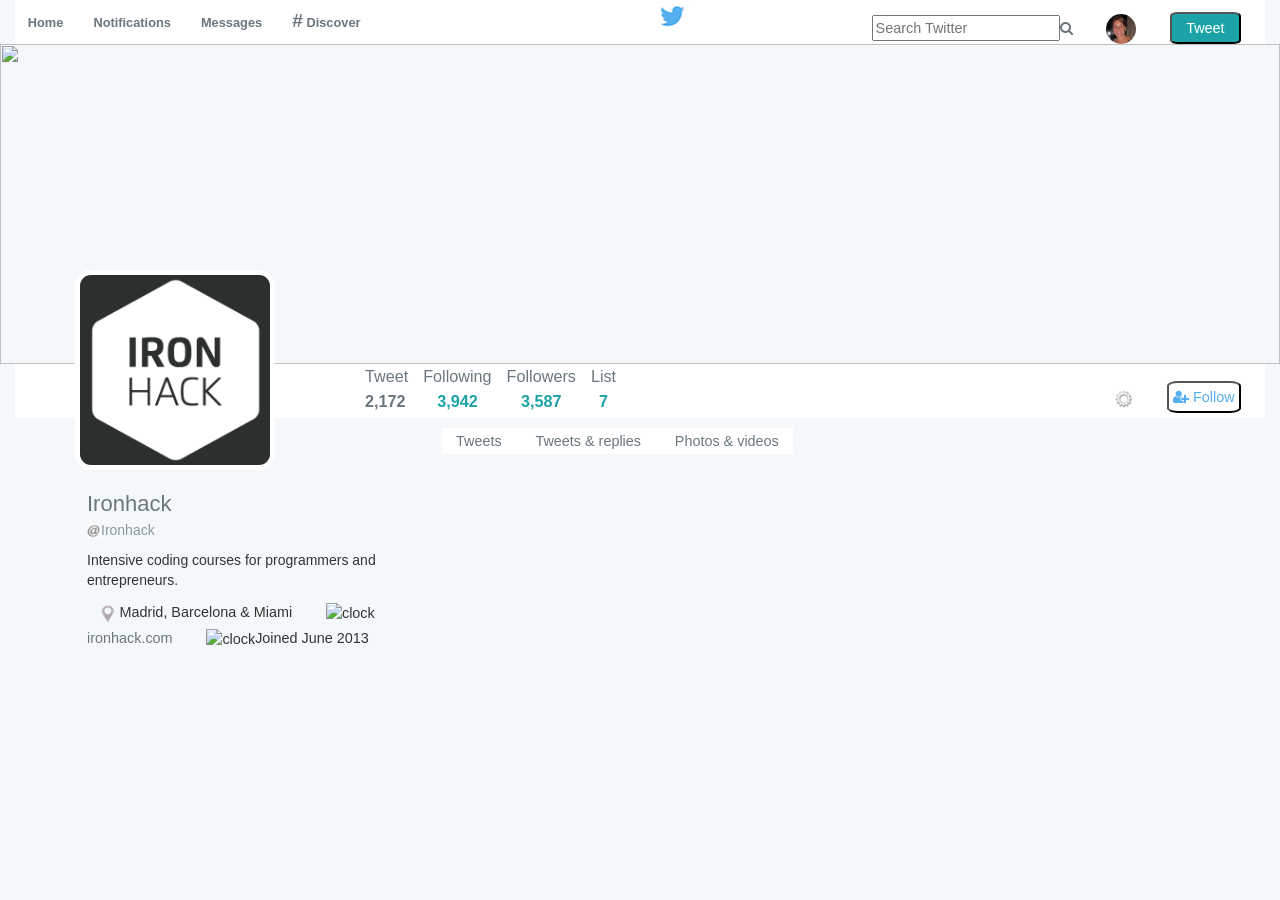
==== Week3/in_process/Ironhack/ironhack.html @ 01b63615 "Week3 exercises" ====
<!DOCTYPE html>
<html lang="en">
	<head>
		<meta charset="utf-8">
		<meta name="viewport" content="width=device-width; initial-scale=1.0">

		<title>Ironhack Twitter</title>

		<!-- Latest compiled and minified CSS -->
		<link rel="stylesheet" href="https://maxcdn.bootstrapcdn.com/bootstrap/3.3.5/css/bootstrap.min.css">

		<!-- Optional theme -->
		<link rel="stylesheet" href="https://maxcdn.bootstrapcdn.com/bootstrap/3.3.5/css/bootstrap-theme.min.css">
		

		
		<link rel="stylesheet" href="ironhack.css" />
		<link rel="stylesheet" href="http://maxcdn.bootstrapcdn.com/font-awesome/4.3.0/css/font-awesome.min.css">

	</head>
	<body>
		<div class="container-fluid">
							
				<header class="menu">	
					<div class="row" >
						<div class="col-sm-6">	
								<nav>
									<ul class="leftMenu">
										<li><a href="#" alt="home">Home</a></li>
										<li><a href="#" alt="notifications">Notifications</a></li>
										<li><a href="#" alt="messages">Messages</a></li>
										<li><span style="font-size: 1.5em;">#</span> <a href="#" alt="discover">Discover</a></li>
									</ul>
								</nav>		
						</div>	
						<div class="col-sm-6">			
							<div class="imgTwitterMenu">	
								<img src="twitter_icon.png" alt="twitter icon">
									
								<ul class="rightMenu">
									<li><input class="search-input" type="text" id="search-query" placeholder="Search Twitter  "></input><i class="fa fa-search"></i></li>
									<li><img src="images/me.jpg" alt="photo of me" id="imageMe"/></li>	
									<li><button type="button" class="tweetButton">Tweet</button></li>						
								</ul>
							</div>
						</div>
					</div>
				</header>
			
				<div class="row">
				     <div class="span12">
				     	<div>
					         <img src="https://pbs.twimg.com/profile_banners/1551130856/1399999084/1500x500" class="centerPhoto"/>
							<h2><img src="ironhack_logo.png" alt="Ironhack logo" class="ironhackImg"/></h2>						
				     	</div>
				     </div> 
				</div>
							
				<div class="menu">
					<div class="row">
						<div class="col-sm-8">
							<div class="statMenu">
								<div class="stats">
									<p class="activeLink">Tweet</p>
									<p class="activeStat">2,172</p>
								</div>
								<div class="stats">
									<p>Following</p>
									<p class="numStat">3,942</p>
								</div>
								<div class="stats">
									<p>Followers</p>
									<p class="numStat">3,587</p>
								</div>
								<div class="stats">
									<p>List</p>
									<p class="numStat">7</p>
								</div>
							</div>	
						</div>
								
						<div class="col-sm-4">
							<ul class="rightMenu">
								<li><img src="systems.png" /></li>
								<li><button type="button" class="followButton"><i class="fa fa-user-plus"></i> Follow</button></li>
							</ul>
						</div>
					</div>
				</div>	
			
			<div class="row">
				<div class="col-sm-4"> 
					<div class="container1">
						<div class="ironhack"><a hef="https://twitter.com/ironhack" alt="Ironhack Twitter Link"> Ironhack</a></div>
						<div class="atIronhack"><img src="images/At-symbol.jpg" />Ironhack</div>
						<p class="profileSentence">Intensive coding courses for programmers and entrepreneurs.</p>
						<div>
							<ul>
								<li><img src="images/map-marker-icon.png" alt="locator marker">  Madrid, Barcelona &amp; Miami</li>
								<li><img src="images/x.jpeg" alt="clock"><a href="http://www.ironhack.com/en/", alt="ironhack website" target="blank">ironhack.com</a></li>
								<li><img src="images/x.jpeg" alt="clock">Joined June 2013</li>
							</ul>
						</div>
					</div>
					
				</div>
				<div class="col-sm-4">
					<div class="container2">
						<div>
							<nav>
								<ul>
									<li><a href="#" alt="Tweets">Tweets</a></li>
									<li><a href="#" alt="Tweets & replies">Tweets &amp; replies</a></li>
									<li><a href="#" alt="Photos & videos">Photos &amp; videos</a></li>
								</ul>
							</nav>
						</div>	
						
					</div>
				</div>
				<div class="col-sm-4">
					<div>	
					</div>
				</div>
			</div>
		</div>
				<!-- Latest compiled and minified JavaScript -->
		<script src="https://maxcdn.bootstrapcdn.com/bootstrap/3.3.5/js/bootstrap.min.js"></script>
		
		<!-- Latest compiled and minified JavaScript -->
		<script src="https://maxcdn.bootstrapcdn.com/bootstrap/3.3.5/js/bootstrap.min.js"></script>
	</body>
</html>
---- Week3/in_process/Ironhack/ironhack.css ----
body {
	margin: 0;
	background-color: #F5F8FA;
	font-size: 18px;
	font-family: "Helvetica Neue", Helvetica,Arial, sans-serif;
}

.menu	{
	background-color: white;
}

ul	{
	list-style-type: none;
    margin: 0;
    padding: 0;
    overflow: hidden;
}

li	{
	display: inline;
	padding: 1em;
	font-size: .8em;
	font-family: sans-serif;
}

.leftMenu	{
	float: left;
	text-align: left;
	background-color: white;
	color: #6A777F;	
	font-size: 16px;
	font-weight: bold;
	margin-top: 7px;
}

.numericBox 	{
	color:#6AC2C1;
	z-index: 2;
}

.rightMenu	{
	float: right;
	margin-right: 10px;
	padding-top: 5px;
	text-align: right;
	background-color: white;
	color: #6A777F;
	margin-top: 7px;
}

.statMenu	{
	margin-left: 350px;
	padding-top: 5px;

}

.stats	{
	display: inline-block;
	padding-right: 10px;
	font-size: .9em;
	color: #6A777F;
	line-height: .9em;
}

.numStat	{
	text-align: center;
	color: #1BA3A8;
	font-weight: bold;
}

.activeStat	{
	font-weight: bold;   
}

.activeNumStat	{
	text-align: center;
	color: black;
}

button	{
	border-radius: 10%;
}

.tweetButton	{
	background-color: #1BA3A8;
	hover: #008A8A;
	color: white;
	border-radius: 12%;
	cursor: pointer;
  	height: 32px;
  	padding-left: 14px;
  	padding-right: 14px;
  	box-shadow: #1BA3A8;
  	opacity: 1;
}

.followButton	{
	background-color: #fff;
	color: #55ACEE;
	border-radius: 15%;
	padding: 4px;
	cursor: pointer;
  	height: 32px;
  	margin-top: 5px;
  	border .8px solid #7FCBCB;
}


a	{
	color: #6A777F;
}

.centerPhoto	{
	height: 320px;
	width: 100%;
	position: relative;
}

h2 { 
   position: absolute; 
   top: 250px; 
   left: 0; 
   width: 100%; 
}

.ironhackImg	{
	height: 200px;
	border: 5px solid white;
	border-radius: 8%;
	margin-left: 75px;
}

#imageMe	{
	border-radius: 100%;
	width: 30px;
	height; 30px;

}

.imageTwitterMenu	{
	margin-top: 7px;
	margin-bottom: 4px;
}





/*Profile*/

.container1	{
	margin-left: 72px;
	padding-top: 70px; 
}

.ironhack	{
	font-size: 22px;
	color: black;
}

.atIronhack	{
	font-size: 14px;
	color: #8899A6;
}

.profileSentence	{
  font-size: 14px;
  font-weight: 400;
  line-height: 20px;
  margin-bottom: 10px;
  padding-top: 10px;
  word-wrap: break-word;
}

/*Tweets*/

.container2	{
	position: absolute;
	margin-top: 10px;
	background: white;
}

/*Side Bar*/

.container3	{
	position: absolute;
	margin-top: 10px;
	background: white;
}
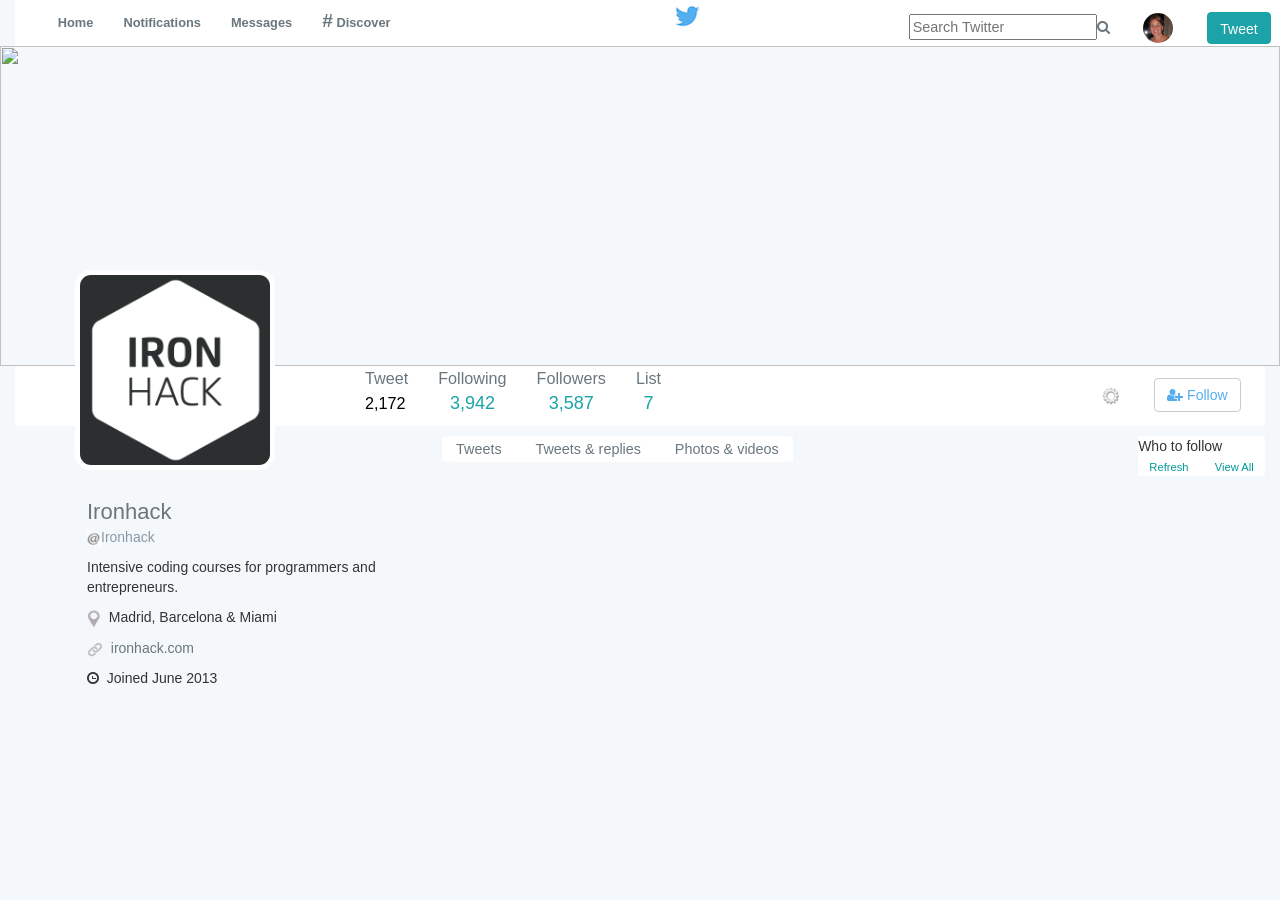
==== commit 3310b656: "Updating Ironhouse Twitter" ====
--- a/Week3/in_process/Ironhack/ironhack.html
+++ b/Week3/in_process/Ironhack/ironhack.html
@@ -21,11 +21,11 @@
 	<body>
 		<div class="container-fluid">
 							
-				<header class="menu">	
+				<header>	
 					<div class="row" >
 						<div class="col-sm-6">	
 								<nav>
-									<ul class="leftMenu">
+									<ul class="leftHeaderMenu">
 										<li><a href="#" alt="home">Home</a></li>
 										<li><a href="#" alt="notifications">Notifications</a></li>
 										<li><a href="#" alt="messages">Messages</a></li>
@@ -33,14 +33,14 @@
 									</ul>
 								</nav>		
 						</div>	
+						
 						<div class="col-sm-6">			
 							<div class="imgTwitterMenu">	
-								<img src="twitter_icon.png" alt="twitter icon">
-									
+								<img src="twitter_icon.png" alt="twitter icon">					
 								<ul class="rightMenu">
 									<li><input class="search-input" type="text" id="search-query" placeholder="Search Twitter  "></input><i class="fa fa-search"></i></li>
 									<li><img src="images/me.jpg" alt="photo of me" id="imageMe"/></li>	
-									<li><button type="button" class="tweetButton">Tweet</button></li>						
+									<li><button type="button" class="btn btn-primary"><span class="tweetButton">Tweet</span></button></li>						
 								</ul>
 							</div>
 						</div>
@@ -56,7 +56,7 @@
 				     </div> 
 				</div>
 							
-				<div class="menu">
+				<div class="menu2">
 					<div class="row">
 						<div class="col-sm-8">
 							<div class="statMenu">
@@ -82,46 +82,55 @@
 						<div class="col-sm-4">
 							<ul class="rightMenu">
 								<li><img src="systems.png" /></li>
-								<li><button type="button" class="followButton"><i class="fa fa-user-plus"></i> Follow</button></li>
+								<li><button type="button" class="btn btn-default"><i class="fa fa-user-plus"></i> Follow</button></li>
 							</ul>
 						</div>
 					</div>
 				</div>	
 			
 			<div class="row">
-				<div class="col-sm-4"> 
-					<div class="container1">
-						<div class="ironhack"><a hef="https://twitter.com/ironhack" alt="Ironhack Twitter Link"> Ironhack</a></div>
-						<div class="atIronhack"><img src="images/At-symbol.jpg" />Ironhack</div>
-						<p class="profileSentence">Intensive coding courses for programmers and entrepreneurs.</p>
-						<div>
-							<ul>
-								<li><img src="images/map-marker-icon.png" alt="locator marker">  Madrid, Barcelona &amp; Miami</li>
-								<li><img src="images/x.jpeg" alt="clock"><a href="http://www.ironhack.com/en/", alt="ironhack website" target="blank">ironhack.com</a></li>
-								<li><img src="images/x.jpeg" alt="clock">Joined June 2013</li>
-							</ul>
+				<div class="content">	
+					<div class="col-sm-4"> 					
+						<div class="container1">
+							<div class="ironhack"><a href="https://twitter.com/ironhack" alt="Ironhack Twitter Link"> Ironhack</a></div>
+							<div class="atIronhack"><img src="images/At-symbol.jpg" />Ironhack</div>
+							<p class="profileSentence">Intensive coding courses for programmers and entrepreneurs.</p>
+							<div class="ironhackSideBar">
+								<p><img src="images/map-marker-icon.png" alt="locator marker">&nbsp;  Madrid, Barcelona &amp; Miami</p>
+								<p><img src="images/link_icon.png" /><a href="http://www.ironhack.com/en/", alt="ironhack website" target="blank">&nbsp; ironhack.com</a></p>
+								<p><i class="fa fa-clock-o fa-rotate-90"></i>&nbsp; Joined June 2013</p>
+								
+							</div>
+						</div>
+						
+					</div>
+					<div class="col-sm-4">
+						<div class="container2">
+							<div>
+								<nav>
+									<ul>
+										<li><a href="#" alt="Tweets">Tweets</a></li>
+										<li><a href="#" alt="Tweets & replies">Tweets &amp; replies</a></li>
+										<li><a href="#" alt="Photos & videos">Photos &amp; videos</a></li>
+									</ul>
+								</nav>
+							</div>	
 						</div>
 					</div>
-					
-				</div>
-				<div class="col-sm-4">
-					<div class="container2">
-						<div>
-							<nav>
-								<ul>
-									<li><a href="#" alt="Tweets">Tweets</a></li>
-									<li><a href="#" alt="Tweets & replies">Tweets &amp; replies</a></li>
-									<li><a href="#" alt="Photos & videos">Photos &amp; videos</a></li>
-								</ul>
-							</nav>
-						</div>	
-						
+					<div class="col-sm-4">
+						<div class="container3">
+							<div class="headerContainer3">
+								<div class="whoToFollow">Who to follow</div>
+								<div>
+									<ul class="headerListContainer3">
+										<li>Refresh</li>
+										<li>View All</li>
+									</ul>
+								</div>
+							</div>
+						</div>
 					</div>
-				</div>
-				<div class="col-sm-4">
-					<div>	
-					</div>
-				</div>
+				</div>	
 			</div>
 		</div>
 				<!-- Latest compiled and minified JavaScript -->
--- a/Week3/in_process/Ironhack/ironhack.css
+++ b/Week3/in_process/Ironhack/ironhack.css
@@ -5,10 +5,6 @@
 	font-family: "Helvetica Neue", Helvetica,Arial, sans-serif;
 }
 
-.menu	{
-	background-color: white;
-}
-
 ul	{
 	list-style-type: none;
     margin: 0;
@@ -23,14 +19,26 @@
 	font-family: sans-serif;
 }
 
-.leftMenu	{
+/*Header*/
+
+header	{
+	background-color: white;
+	position: fixed;
+    top: 0;
+	min-width: 100%;
+	margin-right: 10px;
+	height: 46px;
+}
+
+.leftHeaderMenu	{
 	float: left;
-	text-align: left;
-	background-color: white;
+	background-color: white;
+	margin-top: 7px;
+	margin-left: 30px;
 	color: #6A777F;	
 	font-size: 16px;
 	font-weight: bold;
-	margin-top: 7px;
+	text-align: left;
 }
 
 .numericBox 	{
@@ -48,72 +56,21 @@
 	margin-top: 7px;
 }
 
-.statMenu	{
-	margin-left: 350px;
-	padding-top: 5px;
-
-}
-
-.stats	{
-	display: inline-block;
-	padding-right: 10px;
-	font-size: .9em;
-	color: #6A777F;
-	line-height: .9em;
-}
-
-.numStat	{
-	text-align: center;
-	color: #1BA3A8;
-	font-weight: bold;
-}
-
-.activeStat	{
-	font-weight: bold;   
-}
-
-.activeNumStat	{
-	text-align: center;
-	color: black;
-}
-
-button	{
-	border-radius: 10%;
-}
-
-.tweetButton	{
-	background-color: #1BA3A8;
-	hover: #008A8A;
-	color: white;
-	border-radius: 12%;
-	cursor: pointer;
-  	height: 32px;
-  	padding-left: 14px;
-  	padding-right: 14px;
-  	box-shadow: #1BA3A8;
-  	opacity: 1;
-}
-
-.followButton	{
-	background-color: #fff;
-	color: #55ACEE;
-	border-radius: 15%;
-	padding: 4px;
-	cursor: pointer;
-  	height: 32px;
-  	margin-top: 5px;
-  	border .8px solid #7FCBCB;
-}
-
-
-a	{
-	color: #6A777F;
-}
+#imageMe	{
+	border-radius: 100%;
+	width: 30px;
+	height; 30px;
+
+}
+
+/*Background Photo & Ironhack Logo*/
 
 .centerPhoto	{
+	margin-top: 46px;
 	height: 320px;
 	width: 100%;
 	position: relative;
+	z-index: -1;
 }
 
 h2 { 
@@ -130,11 +87,66 @@
 	margin-left: 75px;
 }
 
-#imageMe	{
-	border-radius: 100%;
-	width: 30px;
-	height; 30px;
-
+/*Middle Twitter Data Bar*/
+
+.menu2	{
+	background-color: white;
+	height: 60px;
+}
+
+.statMenu	{
+	margin-left: 350px;
+	padding-top: 5px;
+	height: 60px;
+
+}
+
+.stats	{
+	display: inline-block;
+	padding-right: 25px;
+	font-size: .9em;
+	color: #6A777F;
+	line-height: .9em;
+}
+
+.numStat	{
+	text-align: center;
+	color: #1BA3A8;
+	font-weight: 500;
+	font-size: 18px;
+}
+
+.activeStat	{
+	color: black;
+	font-weight: 500;  
+	font-size: 18; 
+}
+
+.activeNumStat	{
+	text-align: center;
+	color: black;
+}
+
+button	{
+	border-radius: 10%;
+}
+
+.btn-primary {
+    background: #1BA3A8;
+    color: white;
+    height: 32px;
+    border: 1px solid #1BA3A8;
+}
+
+.btn-default	{
+	color: #55ACEE;
+	cursor: pointer;
+  	border .8px solid #7FCBCB;
+}
+
+
+a	{
+	color: #6A777F;
 }
 
 .imageTwitterMenu	{
@@ -142,15 +154,26 @@
 	margin-bottom: 4px;
 }
 
-
-
-
-
-/*Profile*/
+/*body of twitter page*/
+
+.content	{
+	margin-top: 0px;
+	  input {
+	    width: 265px;
+	    transition: width 0.2s;
+	    -webkit-appearance: none; /* Autoprefixer doesn't catch this */
+  }
+}
+
+/*Ironhack Side Bar*/
 
 .container1	{
 	margin-left: 72px;
 	padding-top: 70px; 
+}
+
+.ironhackSideBar	{
+	font-size: 14px;
 }
 
 .ironhack	{
@@ -178,12 +201,26 @@
 	position: absolute;
 	margin-top: 10px;
 	background: white;
-}
-
-/*Side Bar*/
+	border-radius: 5%;
+}
+
+/*Right Side Bar*/
 
 .container3	{
-	position: absolute;
+	float: right;
+	display: inline;
 	margin-top: 10px;
 	background: white;
-}+	border-radius: 5%;
+	text-align: left;
+	font-size: 14px;
+}
+
+.whoToFollow	{
+	float: left;
+}
+
+.headerListContainer3	{
+	display: inline;
+	color: #009999
+}
